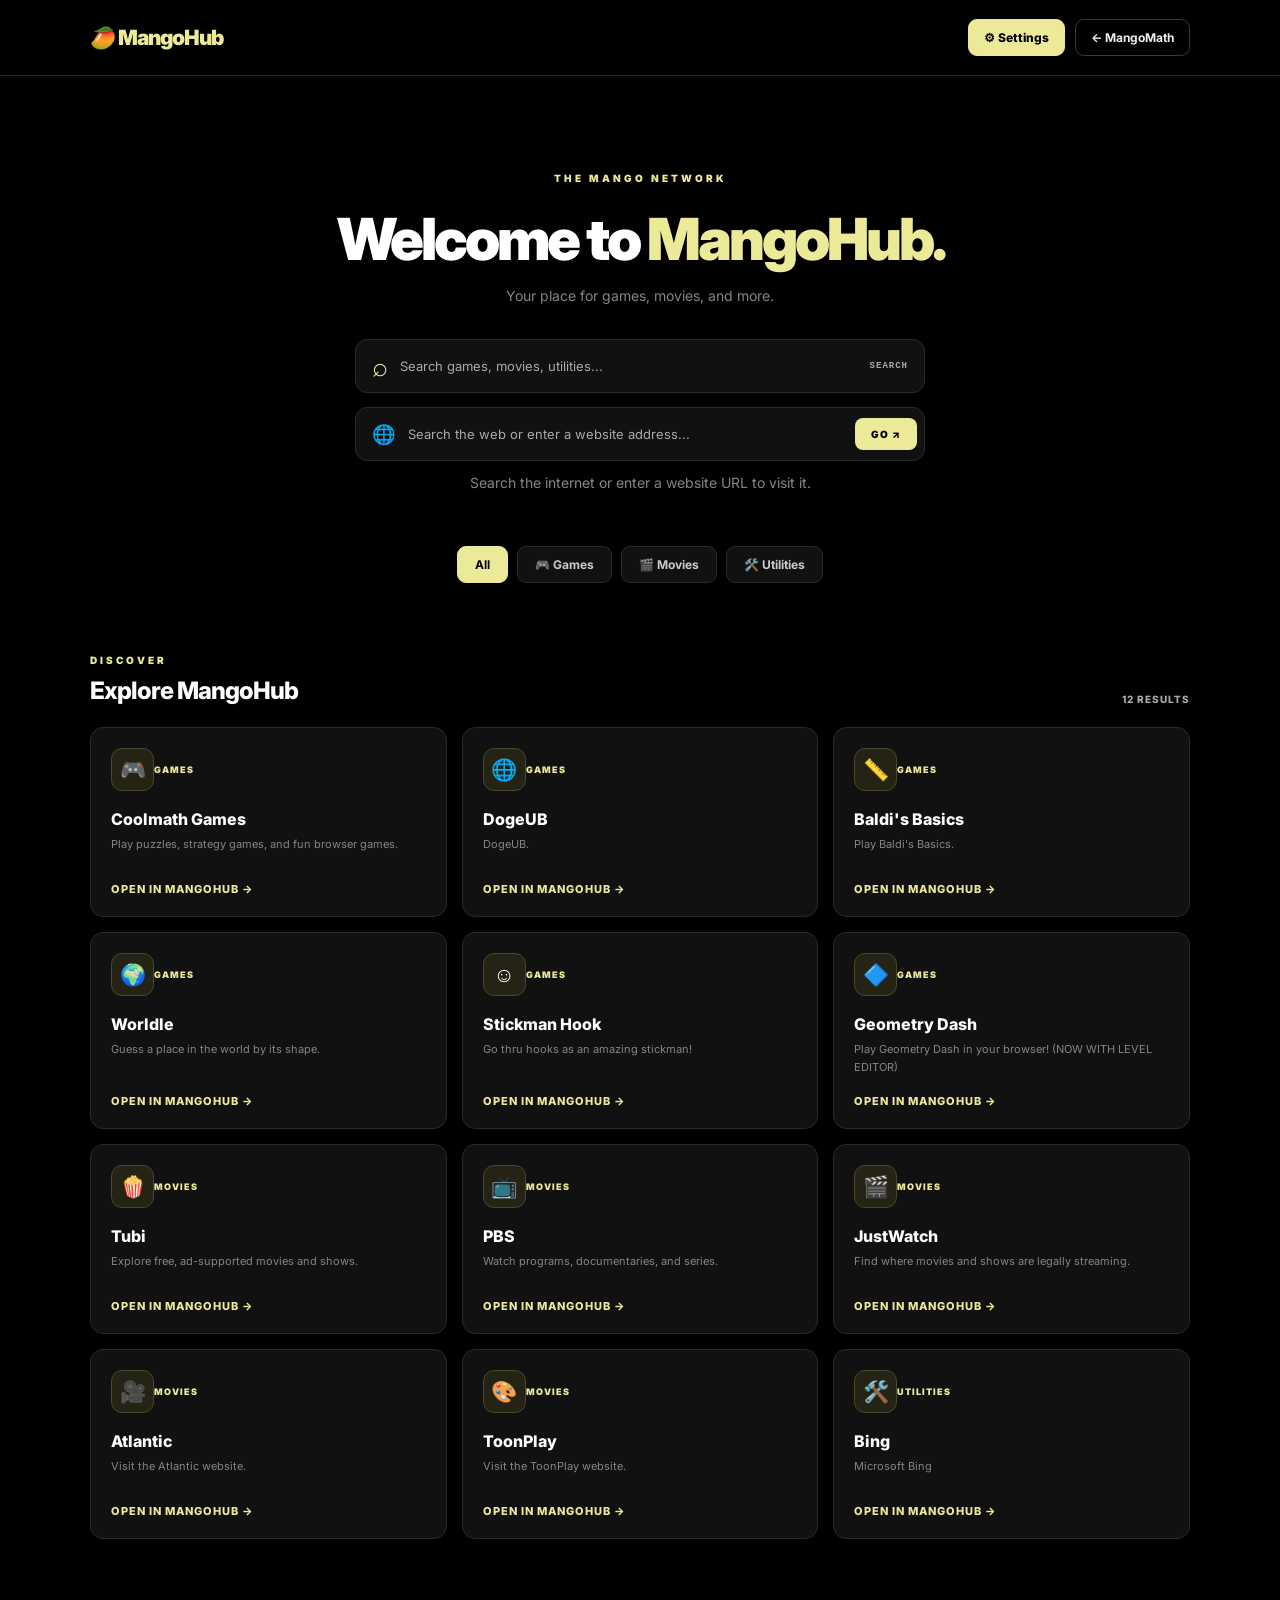
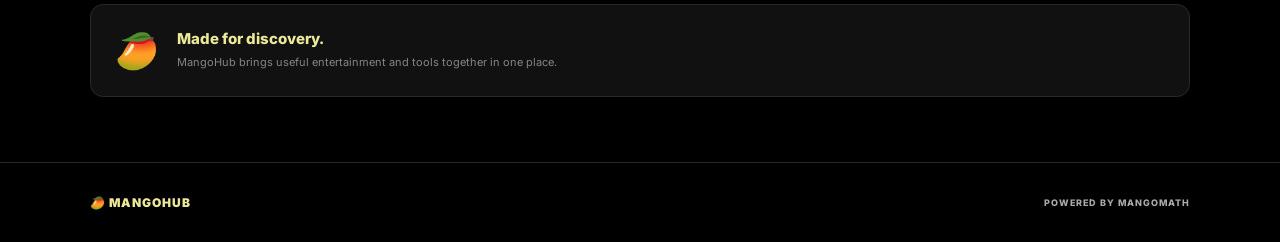
==== mangohub.html @ bd73f75e "Add files via upload" ====
<!DOCTYPE html>
<html lang="en">
<head>
  <meta charset="UTF-8">
  <meta name="viewport" content="width=device-width, initial-scale=1.0">
  <title>MangoHub</title>
  <link rel="stylesheet" href="hub.css">
  <script src="hub.js" defer></script>
</head>
<body>

  <header class="hub-navbar">
    <a href="index.html" class="hub-logo">🥭 MangoHub</a>

    <div class="navbar-actions">
      <button id="settings-button" class="settings-button" type="button">
        ⚙ Settings
      </button>

      <a href="index.html" class="home-button">← MangoMath</a>
    </div>
  </header>

  <main class="hub-main">

    <!-- HOMEPAGE -->

    <section class="hub-hero" id="hub-hero">
      <span class="hub-eyebrow">THE MANGO NETWORK</span>
      <h1>Welcome to <span>MangoHub.</span></h1>
      <p>Your place for games, movies, and more.</p>

      <!-- LIBRARY SEARCH -->

      <div class="hub-search">
        <span>⌕</span>
        <input
          type="search"
          id="hub-search"
          placeholder="Search games, movies, utilities..."
          autocomplete="off"
        >
        <kbd>SEARCH</kbd>
      </div>

      <!-- NEW WEB SEARCH -->

      <form class="web-search" id="web-search-form">
        <span class="web-search-icon">🌐</span>

        <input
          type="text"
          id="web-search-input"
          placeholder="Search the web or enter a website address..."
          autocomplete="off"
          spellcheck="false"
          aria-label="Search the web or enter a website address"
        >

        <button type="submit">GO ↗</button>
      </form>

      <p class="web-search-hint">
        Search the internet or enter a website URL to visit it.
      </p>
    </section>

    <!-- BUILT-IN PLAYER -->

    <section id="player-section" class="player-section" hidden>
      <div class="player-heading">
        <div>
          <span class="section-eyebrow">NOW PLAYING</span>
          <h2 id="player-title">Loading...</h2>
        </div>

        <button id="back-to-library" class="player-back-button" type="button">
          ← Back to Library
        </button>
      </div>

      <div class="player-toolbar">
        <span id="player-description">Loading content...</span>

        <div class="player-toolbar-actions">
          <button id="fullscreen-button" type="button">
            ⛶ Fullscreen
          </button>

          <a id="open-external" class="player-external-button"
             href="#" target="_blank" rel="noopener noreferrer">
            Open in New Tab ↗
          </a>
        </div>
      </div>

      <div class="player-frame-wrap">
        <iframe
          id="hub-player"
          title="MangoHub Player"
          allow="fullscreen; autoplay; gamepad"
          allowfullscreen
          referrerpolicy="strict-origin-when-cross-origin"
        ></iframe>
      </div>

      <p class="player-notice">
        Some websites prevent their content from being embedded.
        Use "Open in New Tab" if the player does not load.
      </p>
    </section>

    <!-- CATEGORIES -->

    <nav class="category-nav" id="category-nav" aria-label="Content categories">
      <button class="category-button active" data-category="all">All</button>
      <button class="category-button" data-category="games">🎮 Games</button>
      <button class="category-button" data-category="movies">🎬 Movies</button>
      <button class="category-button" data-category="utilities">🛠️ Utilities</button>
    </nav>

    <!-- LIBRARY -->

    <section class="hub-section" id="library-section">
      <div class="section-heading">
        <div>
          <span class="section-eyebrow">DISCOVER</span>
          <h2>Explore MangoHub</h2>
        </div>
        <span id="result-count">0 RESULTS</span>
      </div>

      <div id="hub-grid" class="hub-grid"></div>

      <div id="no-results" class="no-results" hidden>
        <span>🔎</span>
        <h3>Nothing found</h3>
        <p>Try another search or category.</p>
      </div>
    </section>

    <!-- INFORMATION -->

    <section class="hub-info" id="hub-info">
      <span>🥭</span>
      <div>
        <h3>Made for discovery.</h3>
        <p>MangoHub brings useful entertainment and tools together in one place.</p>
      </div>
    </section>

    <!-- SETTINGS PAGE -->

    <section class="settings-section" id="settings-section" hidden>

      <button
        class="settings-back-button"
        id="settings-back-button"
        type="button"
      >
        ← Back to MangoHub
      </button>

      <div class="settings-header">
        <span class="section-eyebrow">PERSONALIZATION</span>
        <h2>MangoHub Settings</h2>
        <p>Customize the look of MangoHub by choosing your favorite colors.</p>
      </div>

      <!-- ACCENT COLOR THEMES -->

      <div class="section-heading">
        <div>
          <span class="section-eyebrow">APPEARANCE</span>
          <h2>Color Themes</h2>
        </div>
      </div>

      <div class="theme-grid">

        <button class="theme-option" type="button" data-theme="normal" aria-pressed="false">
          <span class="theme-color" style="background:#ECEA98"></span>
          <strong>Normal</strong>
          <small>#ECEA98</small>
        </button>

        <button class="theme-option" type="button" data-theme="light" aria-pressed="false">
          <span class="theme-color" style="background:#FFFFFF"></span>
          <strong>Light</strong>
          <small>#FFFFFF</small>
        </button>

        <button class="theme-option" type="button" data-theme="deep-ocean" aria-pressed="false">
          <span class="theme-color" style="background:#004080"></span>
          <strong>Deep Ocean</strong>
          <small>#004080</small>
        </button>

        <button class="theme-option" type="button" data-theme="lime" aria-pressed="false">
          <span class="theme-color" style="background:#DAFACC"></span>
          <strong>Lime</strong>
          <small>#DAFACC</small>
        </button>

        <button class="theme-option" type="button" data-theme="light-blue" aria-pressed="false">
          <span class="theme-color" style="background:#4EAAFF"></span>
          <strong>Light Blue</strong>
          <small>#4EAAFF</small>
        </button>

        <button class="theme-option" type="button" data-theme="blood" aria-pressed="false">
          <span class="theme-color" style="background:#E10000"></span>
          <strong>Blood</strong>
          <small>#E10000</small>
        </button>

        <button class="theme-option" type="button" data-theme="ender" aria-pressed="false">
          <span class="theme-color" style="background:#8E75CF"></span>
          <strong>Ender</strong>
          <small>#8E75CF</small>
        </button>

        <button class="theme-option" type="button" data-theme="mango" aria-pressed="false">
          <span class="theme-color" style="background:#FFBF34"></span>
          <strong>Mango</strong>
          <small>#FFBF34</small>
        </button>

      </div>

      <!-- BACKGROUND COLOR THEMES -->

      <div class="section-heading background-theme-heading">
        <div>
          <span class="section-eyebrow">APPEARANCE</span>
          <h2>Background Color Themes</h2>
        </div>
      </div>

      <div class="theme-grid background-theme-grid">

        <button class="theme-option background-theme-option" type="button" data-background-theme="normal" aria-pressed="false">
          <span class="theme-color" style="background:#000000"></span>
          <strong>Normal</strong>
          <small>#000000</small>
        </button>

        <button class="theme-option background-theme-option" type="button" data-background-theme="light" aria-pressed="false">
          <span class="theme-color" style="background:#bbbbbb"></span>
          <strong>Light</strong>
          <small>#bbbbbb</small>
        </button>

        <button class="theme-option background-theme-option" type="button" data-background-theme="dark-green" aria-pressed="false">
          <span class="theme-color" style="background:#3b6e25"></span>
          <strong>Dark Green</strong>
          <small>#3b6e25</small>
        </button>

        <button class="theme-option background-theme-option" type="button" data-background-theme="deeper-ocean" aria-pressed="false">
          <span class="theme-color" style="background:#00254b"></span>
          <strong>Deeper Ocean</strong>
          <small>#00254b</small>
        </button>

        <button class="theme-option background-theme-option" type="button" data-background-theme="mid-blue" aria-pressed="false">
          <span class="theme-color" style="background:#478dcd"></span>
          <strong>Mid Blue</strong>
          <small>#478dcd</small>
        </button>

        <button class="theme-option background-theme-option" type="button" data-background-theme="dried-blood" aria-pressed="false">
          <span class="theme-color" style="background:#990202"></span>
          <strong>Dried Blood</strong>
          <small>#990202</small>
        </button>

        <button class="theme-option background-theme-option" type="button" data-background-theme="end" aria-pressed="false">
          <span class="theme-color" style="background:#7863af"></span>
          <strong>End</strong>
          <small>#7863af</small>
        </button>

        <button class="theme-option background-theme-option" type="button" data-background-theme="rotten-mango" aria-pressed="false">
          <span class="theme-color" style="background:#bd8c22"></span>
          <strong>Rotten Mango</strong>
          <small>#bd8c22</small>
        </button>

      </div>

    </section>

  </main>

  <footer class="hub-footer">
    <p>🥭 MANGOHUB</p>
    <span>POWERED BY MANGOMATH</span>
  </footer>

</body>
</html>
---- hub.css ----
@import url('https://fonts.googleapis.com/css2?family=Inter:wght@400;500;600;700;800;900&display=swap');

:root {
  --hub-bg: #000000;
  --hub-accent: #ECEA98;
  --hub-card: #111111;
  --hub-card-hover: #191919;
  --hub-muted: #858585;
  --hub-border: #292929;
}

* {
  box-sizing: border-box;
  margin: 0;
  padding: 0;
}

body {
  background: var(--hub-bg);
  color: #ffffff;
  font-family: 'Inter', sans-serif;
  min-height: 100vh;
  transition: background-color .25s ease;
}

button, input {
  font: inherit;
}

a {
  color: inherit;
  text-decoration: none;
}

/* NAVBAR */

.hub-navbar {
  min-height: 76px;
  padding: 0 7%;
  display: flex;
  align-items: center;
  justify-content: space-between;
  border-bottom: 1px solid var(--hub-border);
  background: var(--hub-bg);
}

.hub-logo {
  color: var(--hub-accent);
  font-size: 21px;
  font-weight: 900;
  letter-spacing: -1px;
}

.navbar-actions {
  display: flex;
  align-items: center;
  gap: 10px;
}

.home-button {
  padding: 10px 15px;
  border: 1px solid #393939;
  border-radius: 9px;
  color: #eeeeee;
  font-size: 12px;
  font-weight: 700;
  transition: .2s;
}

.home-button:hover {
  border-color: var(--hub-accent);
  color: var(--hub-accent);
}

.settings-button {
  padding: 10px 15px;
  background: var(--hub-accent);
  color: #000000;
  border: 1px solid var(--hub-accent);
  border-radius: 9px;
  font-size: 12px;
  font-weight: 800;
  cursor: pointer;
  transition: .2s ease;
}

.settings-button:hover {
  filter: brightness(1.12);
  transform: translateY(-2px);
}

/* MAIN */

.hub-main {
  width: min(1100px, 88%);
  margin: 0 auto;
}

.hub-hero {
  text-align: center;
  padding: 90px 0 55px;
}

.hub-eyebrow,
.section-eyebrow {
  color: var(--hub-accent);
  font-size: 10px;
  font-weight: 900;
  letter-spacing: 3px;
}

.hub-hero h1 {
  margin-top: 18px;
  font-size: clamp(34px, 6vw, 58px);
  font-weight: 900;
  letter-spacing: -3px;
}

.hub-hero h1 span {
  color: var(--hub-accent);
}

.hub-hero > p {
  margin-top: 13px;
  color: var(--hub-muted);
  font-size: 14px;
}

/* SEARCH */

.hub-search {
  width: min(570px, 100%);
  height: 54px;
  margin: 35px auto 0;
  padding: 0 16px;
  display: flex;
  align-items: center;
  gap: 12px;
  background: var(--hub-card);
  border: 1px solid var(--hub-border);
  border-radius: 12px;
  transition: .2s;
}

.hub-search:focus-within {
  border-color: var(--hub-accent);
  box-shadow: 0 0 20px #ffffff18;
}

.hub-search > span {
  color: var(--hub-accent);
  font-size: 27px;
}

.hub-search input {
  flex: 1;
  min-width: 0;
  height: 100%;
  background: transparent;
  border: none;
  outline: none;
  color: white;
  font-size: 13px;
}

.hub-search input::placeholder {
  color: #aaaaaa;
}

.hub-search kbd {
  color: #aaaaaa;
  font-size: 9px;
  font-weight: 800;
  letter-spacing: 1px;
}

/* CATEGORIES */

.category-nav {
  display: flex;
  justify-content: center;
  flex-wrap: wrap;
  gap: 9px;
  margin-bottom: 65px;
}

.category-button {
  padding: 10px 17px;
  background: var(--hub-card);
  color: #cccccc;
  border: 1px solid var(--hub-border);
  border-radius: 9px;
  cursor: pointer;
  font-size: 12px;
  font-weight: 700;
  transition: .2s;
}

.category-button:hover {
  color: var(--hub-accent);
  border-color: var(--hub-accent);
}

.category-button.active {
  color: #000000;
  background: var(--hub-accent);
  border-color: var(--hub-accent);
}

/* SECTION */

.section-heading {
  display: flex;
  justify-content: space-between;
  align-items: end;
  margin-bottom: 22px;
}

.section-heading h2 {
  margin-top: 8px;
  font-size: 24px;
  font-weight: 800;
  letter-spacing: -1px;
}

#result-count {
  color: #aaaaaa;
  font-size: 10px;
  font-weight: 800;
  letter-spacing: 1px;
}

/* CARDS */

.hub-grid {
  display: grid;
  grid-template-columns: repeat(3, minmax(0, 1fr));
  gap: 15px;
}

.hub-card {
  width: 100%;
  min-height: 190px;
  padding: 20px;
  display: flex;
  flex-direction: column;
  background: var(--hub-card);
  border: 1px solid var(--hub-border);
  border-radius: 13px;
  transition: .2s ease;
  text-align: left;
  font-family: inherit;
  color: inherit;
  cursor: pointer;
}

.hub-card:hover {
  background: var(--hub-card-hover);
  border-color: var(--hub-accent);
  transform: translateY(-3px);
  box-shadow: 0 10px 30px #ffffff10;
}

.hub-card-top {
  display: flex;
  align-items: center;
  justify-content: space-between;
}

.hub-card-icon {
  width: 43px;
  height: 43px;
  display: grid;
  place-items: center;
  background: #252414;
  border: 1px solid #49472d;
  border-radius: 11px;
  font-size: 21px;
}

.hub-card-category {
  color: var(--hub-accent);
  font-size: 9px;
  font-weight: 900;
  letter-spacing: 1px;
  text-transform: uppercase;
}

.hub-card h3 {
  margin-top: 18px;
  font-size: 16px;
  font-weight: 800;
}

.hub-card p {
  margin-top: 7px;
  color: var(--hub-muted);
  font-size: 11px;
  line-height: 1.6;
}

.hub-card-link {
  display: inline-block;
  margin-top: auto;
  padding-top: 18px;
  color: var(--hub-accent);
  font-size: 11px;
  font-weight: 800;
  letter-spacing: 1px;
}

/* EMPTY STATE */

.no-results {
  padding: 65px 20px;
  text-align: center;
}

.no-results > span {
  font-size: 35px;
}

.no-results h3 {
  margin-top: 15px;
  font-size: 19px;
}

.no-results p {
  margin-top: 8px;
  color: var(--hub-muted);
  font-size: 12px;
}

/* INFO */

.hub-info {
  display: flex;
  align-items: center;
  gap: 18px;
  margin: 65px 0;
  padding: 24px;
  background: var(--hub-card);
  border: 1px solid var(--hub-border);
  border-radius: 13px;
}

.hub-info > span {
  font-size: 35px;
}

.hub-info h3 {
  color: var(--hub-accent);
  font-size: 15px;
  font-weight: 800;
}

.hub-info p {
  margin-top: 6px;
  color: var(--hub-muted);
  font-size: 11px;
  line-height: 1.6;
}

/* FOOTER */

.hub-footer {
  min-height: 80px;
  padding: 20px 7%;
  display: flex;
  align-items: center;
  justify-content: space-between;
  border-top: 1px solid var(--hub-border);
}

.hub-footer p {
  color: var(--hub-accent);
  font-size: 12px;
  font-weight: 900;
  letter-spacing: 1px;
}

.hub-footer span {
  color: #aaaaaa;
  font-size: 9px;
  font-weight: 800;
  letter-spacing: 1px;
}

/* MOBILE */

@media (max-width: 750px) {
  .hub-grid {
    grid-template-columns: repeat(2, minmax(0, 1fr));
  }

  .hub-hero {
    padding-top: 65px;
  }
}

@media (max-width: 480px) {
  .hub-navbar {
    padding: 0 5%;
  }

  .hub-main {
    width: 90%;
  }

  .hub-grid {
    grid-template-columns: 1fr;
  }

  .hub-hero h1 {
    letter-spacing: -2px;
  }

  .hub-search kbd {
    display: none;
  }

  .hub-footer {
    gap: 10px;
  }

  .navbar-actions {
    gap: 6px;
  }

  .settings-button,
  .home-button {
    padding: 9px 10px;
    font-size: 10px;
  }
}

/* =========================================
   MANGOHUB - BUILT-IN PLAYER
========================================= */

.player-section {
  margin: 35px 0;
  padding: 22px;
  border: 1px solid var(--hub-border);
  border-radius: 18px;
  background: var(--hub-card);
}

.player-section[hidden] {
  display: none !important;
}

.player-heading,
.player-toolbar {
  display: flex;
  align-items: center;
  justify-content: space-between;
  gap: 15px;
  flex-wrap: wrap;
}

.player-heading h2 {
  color: var(--hub-accent);
  font-size: 25px;
  margin: 7px 0 15px;
}

.player-back-button,
.player-external-button,
#fullscreen-button {
  display: inline-flex;
  align-items: center;
  justify-content: center;
  border: 1px solid var(--hub-accent);
  border-radius: 9px;
  padding: 10px 14px;
  background: transparent;
  color: var(--hub-accent);
  font-family: inherit;
  font-size: 12px;
  font-weight: 800;
  text-decoration: none;
  cursor: pointer;
  transition: .2s ease;
}

.player-back-button:hover,
.player-external-button:hover {
  background: var(--hub-accent);
  color: #000;
}

#fullscreen-button {
  background: var(--hub-accent);
  color: #000000;
  border-color: var(--hub-accent);
}

#fullscreen-button:hover {
  filter: brightness(1.1);
  transform: translateY(-2px);
}

#fullscreen-button:active {
  transform: scale(.96);
}

.player-toolbar-actions {
  display: flex;
  align-items: center;
  flex-wrap: wrap;
  gap: 9px;
}

.player-toolbar {
  margin: 10px 0 15px;
  color: var(--hub-muted);
  font-size: 12px;
}

.player-frame-wrap {
  position: relative;
  width: 100%;
  height: min(72vh, 720px);
  min-height: 350px;
  overflow: hidden;
  border: 1px solid var(--hub-border);
  border-radius: 12px;
  background: #000;
}

#hub-player {
  display: block;
  width: 100%;
  height: 100%;
  border: 0;
  background: #000;
}

#hub-player:fullscreen {
  width: 100vw;
  height: 100vh;
  border: none;
  border-radius: 0;
  background: #000;
}

.player-notice {
  margin: 13px 0 0;
  color: var(--hub-muted);
  font-size: 12px;
  line-height: 1.6;
}

@media (max-width: 600px) {
  .player-section {
    padding: 14px;
  }

  .player-heading h2 {
    font-size: 21px;
  }

  .player-frame-wrap {
    height: 65vh;
    min-height: 300px;
  }

  .player-toolbar {
    align-items: flex-start;
  }

  .player-toolbar-actions {
    width: 100%;
  }
}

/* =========================================
   MANGOHUB - ACCENT COLOR THEMES
========================================= */

body[data-theme="normal"] {
  --hub-accent: #ECEA98;
}

body[data-theme="light"] {
  --hub-accent: #FFFFFF;
}

body[data-theme="deep-ocean"] {
  --hub-accent: #004080;
}

body[data-theme="lime"] {
  --hub-accent: #DAFACC;
}

body[data-theme="light-blue"] {
  --hub-accent: #4EAAFF;
}

body[data-theme="blood"] {
  --hub-accent: #E10000;
}

body[data-theme="ender"] {
  --hub-accent: #8E75CF;
}

body[data-theme="mango"] {
  --hub-accent: #FFBF34;
}

/* =========================================
   MANGOHUB - BACKGROUND THEMES
========================================= */

body[data-background-theme="normal"] {
  --hub-bg: #000000;
}

body[data-background-theme="light"] {
  --hub-bg: #bbbbbb;
}

body[data-background-theme="dark-green"] {
  --hub-bg: #3b6e25;
}

body[data-background-theme="deeper-ocean"] {
  --hub-bg: #00254b;
}

body[data-background-theme="mid-blue"] {
  --hub-bg: #478dcd;
}

body[data-background-theme="dried-blood"] {
  --hub-bg: #990202;
}

body[data-background-theme="end"] {
  --hub-bg: #7863af;
}

body[data-background-theme="rotten-mango"] {
  --hub-bg: #bd8c22;
}

/* =========================================
   MANGOHUB - SETTINGS PAGE
========================================= */

.settings-section {
  padding: 55px 0 80px;
}

.settings-section[hidden] {
  display: none !important;
}

.settings-header {
  margin-bottom: 35px;
}

.settings-header h2 {
  margin-top: 10px;
  font-size: 32px;
  font-weight: 900;
  letter-spacing: -1px;
}

.settings-header p {
  margin-top: 10px;
  color: var(--hub-muted);
  font-size: 13px;
}

.settings-back-button {
  margin-bottom: 25px;
  padding: 10px 15px;
  background: var(--hub-card);
  color: var(--hub-accent);
  border: 1px solid var(--hub-border);
  border-radius: 9px;
  font-size: 12px;
  font-weight: 800;
  cursor: pointer;
  transition: .2s;
}

.settings-back-button:hover {
  border-color: var(--hub-accent);
}

/* THEME GRID */

.theme-grid {
  display: grid;
  grid-template-columns: repeat(4, minmax(0, 1fr));
  gap: 15px;
}

.theme-option {
  min-height: 125px;
  padding: 17px;
  display: flex;
  flex-direction: column;
  align-items: flex-start;
  gap: 13px;
  background: var(--hub-card);
  border: 1px solid var(--hub-border);
  border-radius: 13px;
  color: white;
  font-family: inherit;
  text-align: left;
  cursor: pointer;
  transition: .2s ease;
}

.theme-option:hover {
  background: var(--hub-card-hover);
  border-color: var(--hub-accent);
  transform: translateY(-3px);
}

.theme-option.active {
  border: 2px solid var(--hub-accent);
  box-shadow: 0 0 18px #ffffff12;
}

.theme-color {
  width: 34px;
  height: 34px;
  display: block;
  flex-shrink: 0;
  border-radius: 10px;
  border: 1px solid #ffffff55;
}

.theme-option strong {
  font-size: 13px;
  font-weight: 800;
}

.theme-option small {
  color: var(--hub-muted);
  font-size: 10px;
}

/* BACKGROUND THEME SECTION */

.background-theme-heading {
  margin-top: 45px;
}

.background-theme-grid {
  margin-bottom: 25px;
}

/* RESPONSIVE SETTINGS */

@media (max-width: 750px) {
  .theme-grid {
    grid-template-columns: repeat(2, minmax(0, 1fr));
  }

  .settings-section {
    padding-top: 35px;
  }
}

@media (max-width: 480px) {
  .settings-header h2 {
    font-size: 27px;
  }
}

/* =========================================
   MANGOHUB - SECOND WEB SEARCH BAR
========================================= */

.web-search {
  width: min(570px, 100%);
  height: 54px;
  margin: 14px auto 0;
  padding: 0 7px 0 16px;
  display: flex;
  align-items: center;
  gap: 12px;
  background: var(--hub-card);
  border: 1px solid var(--hub-border);
  border-radius: 12px;
  transition: .2s ease;
}

.web-search:focus-within {
  border-color: var(--hub-accent);
  box-shadow: 0 0 20px #ffffff18;
}

.web-search-icon {
  flex-shrink: 0;
  font-size: 19px;
}

.web-search input {
  flex: 1;
  min-width: 0;
  height: 100%;
  background: transparent;
  border: none;
  outline: none;
  color: #ffffff;
  font-size: 13px;
}

.web-search input::placeholder {
  color: #aaaaaa;
}

.web-search button {
  flex-shrink: 0;
  padding: 10px 16px;
  background: var(--hub-accent);
  color: #000000;
  border: none;
  border-radius: 8px;
  font-size: 10px;
  font-weight: 900;
  letter-spacing: 1px;
  cursor: pointer;
  transition: .2s ease;
}

.web-search button:hover {
  filter: brightness(1.12);
  transform: translateY(-1px);
}

.web-search button:active {
  transform: scale(.96);
}

.web-search-hint {
  margin: 11px auto 0;
  color: var(--hub-muted);
  font-size: 10px;
  text-align: center;
}

@media (max-width: 480px) {
  .web-search {
    height: 50px;
    padding-left: 12px;
    gap: 8px;
  }

  .web-search input {
    font-size: 11px;
  }

  .web-search button {
    padding: 9px 12px;
  }
}
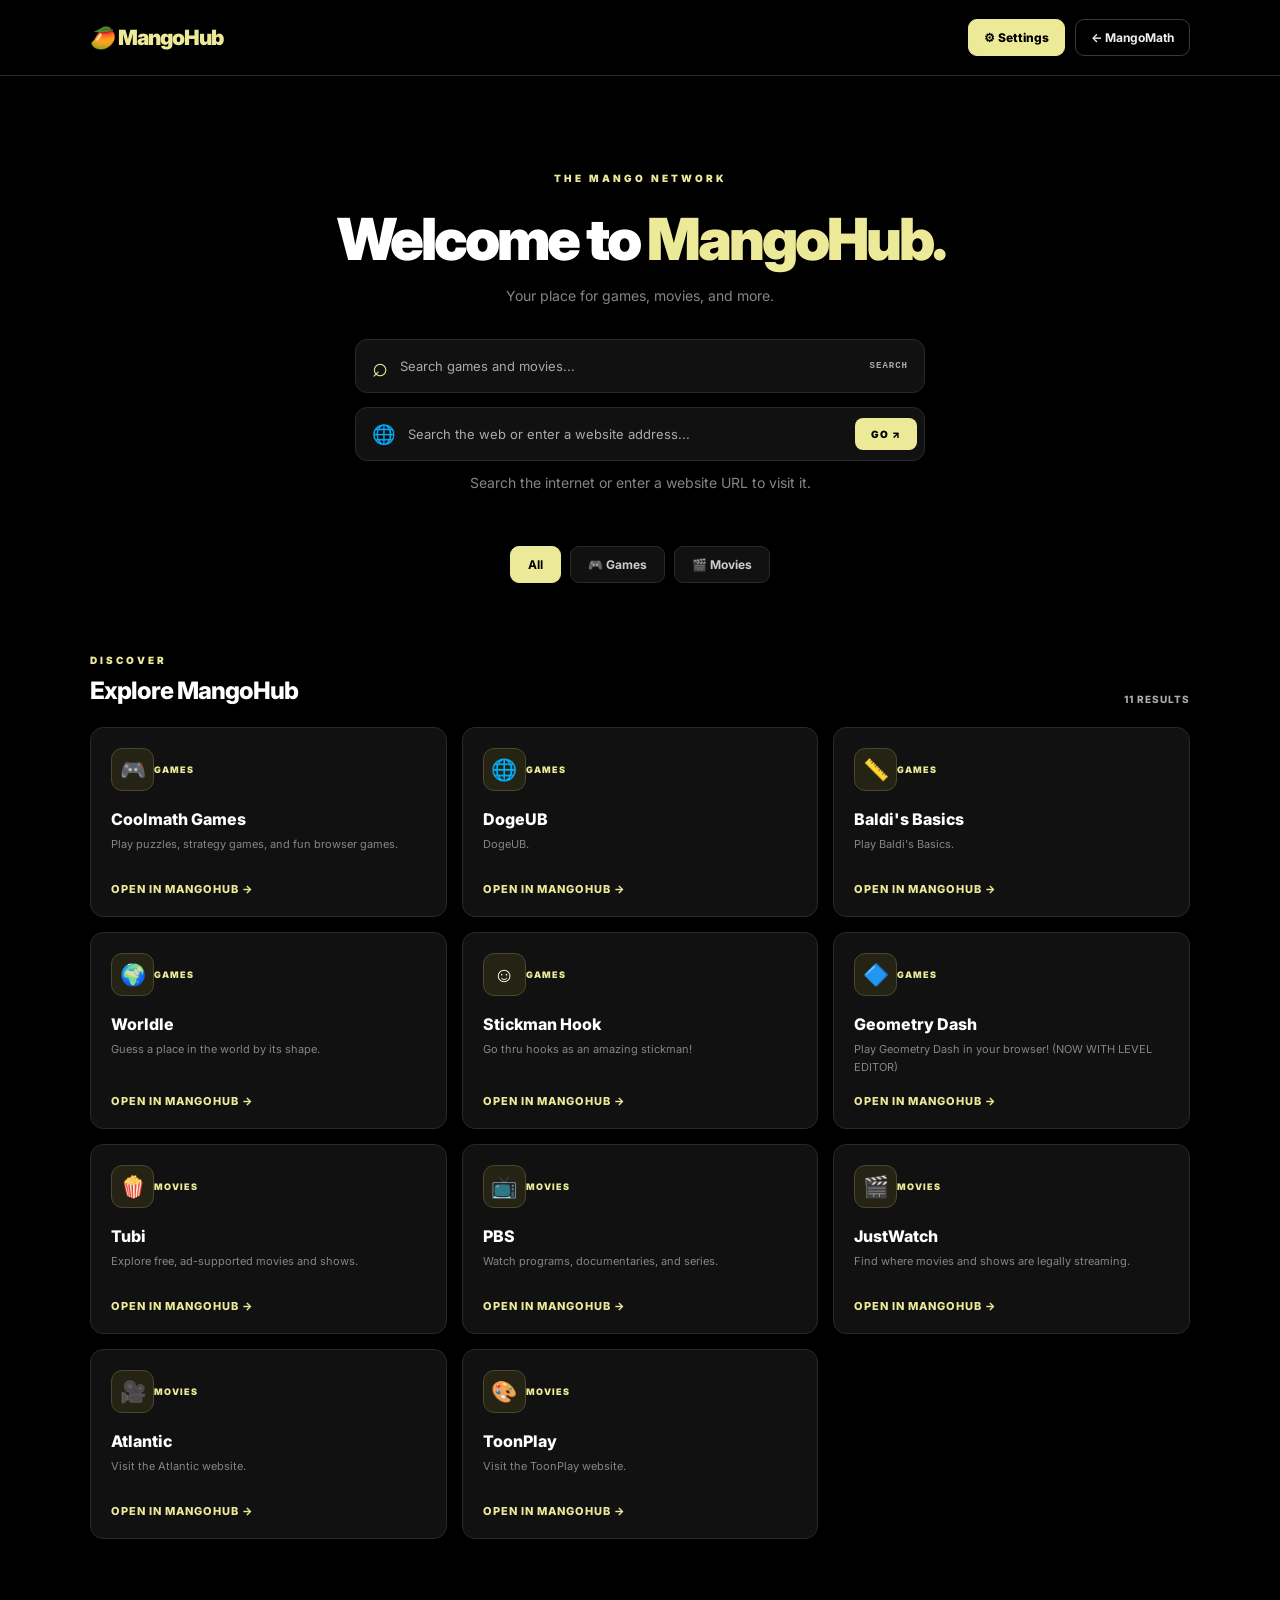
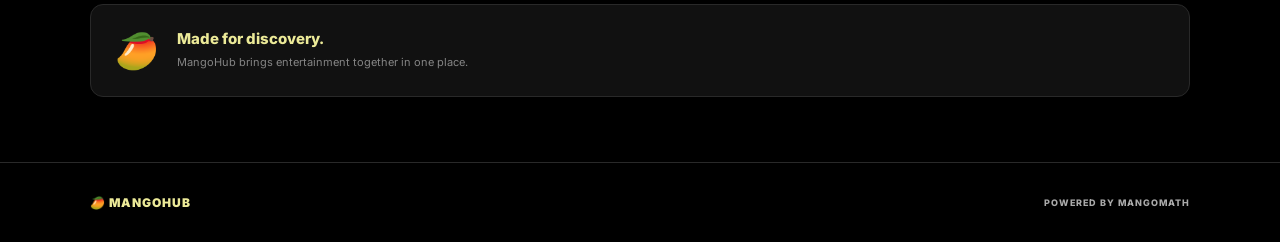
==== commit 7d8f50f8: "Update mangohub.html" ====
--- a/mangohub.html
+++ b/mangohub.html
@@ -38,13 +38,13 @@
         <input
           type="search"
           id="hub-search"
-          placeholder="Search games, movies, utilities..."
+          placeholder="Search games and movies..."
           autocomplete="off"
         >
         <kbd>SEARCH</kbd>
       </div>
 
-      <!-- NEW WEB SEARCH -->
+      <!-- WEB SEARCH -->
 
       <form class="web-search" id="web-search-form">
         <span class="web-search-icon">🌐</span>
@@ -117,7 +117,6 @@
       <button class="category-button active" data-category="all">All</button>
       <button class="category-button" data-category="games">🎮 Games</button>
       <button class="category-button" data-category="movies">🎬 Movies</button>
-      <button class="category-button" data-category="utilities">🛠️ Utilities</button>
     </nav>
 
     <!-- LIBRARY -->
@@ -146,7 +145,7 @@
       <span>🥭</span>
       <div>
         <h3>Made for discovery.</h3>
-        <p>MangoHub brings useful entertainment and tools together in one place.</p>
+        <p>MangoHub brings entertainment together in one place.</p>
       </div>
     </section>
 
--- a/hub.css
+++ b/hub.css
@@ -865,3 +865,46 @@
     padding: 9px 12px;
   }
 }
+
+/* =========================================
+   FIX: HIDE IFRAME WHEN SEARCHING
+========================================= */
+
+#hub-player[hidden] {
+  display: none !important;
+}
+
+/* =========================================
+   MANGOHUB - GLOBAL SCROLL FIX
+========================================= */
+
+html {
+  min-height: 100%;
+  height: auto;
+  overflow-x: hidden;
+  overflow-y: auto !important;
+  scroll-behavior: smooth;
+}
+
+body {
+  min-height: 100vh;
+  height: auto !important;
+  overflow-x: hidden;
+  overflow-y: auto !important;
+}
+
+.hub-main,
+.player-section,
+.settings-section {
+  max-height: none;
+}
+
+/* Keep the iframe clipped, but don't clip the page */
+.player-frame-wrap {
+  overflow: hidden;
+}
+
+/* Keep hidden elements hidden */
+[hidden] {
+  display: none !important;
+}
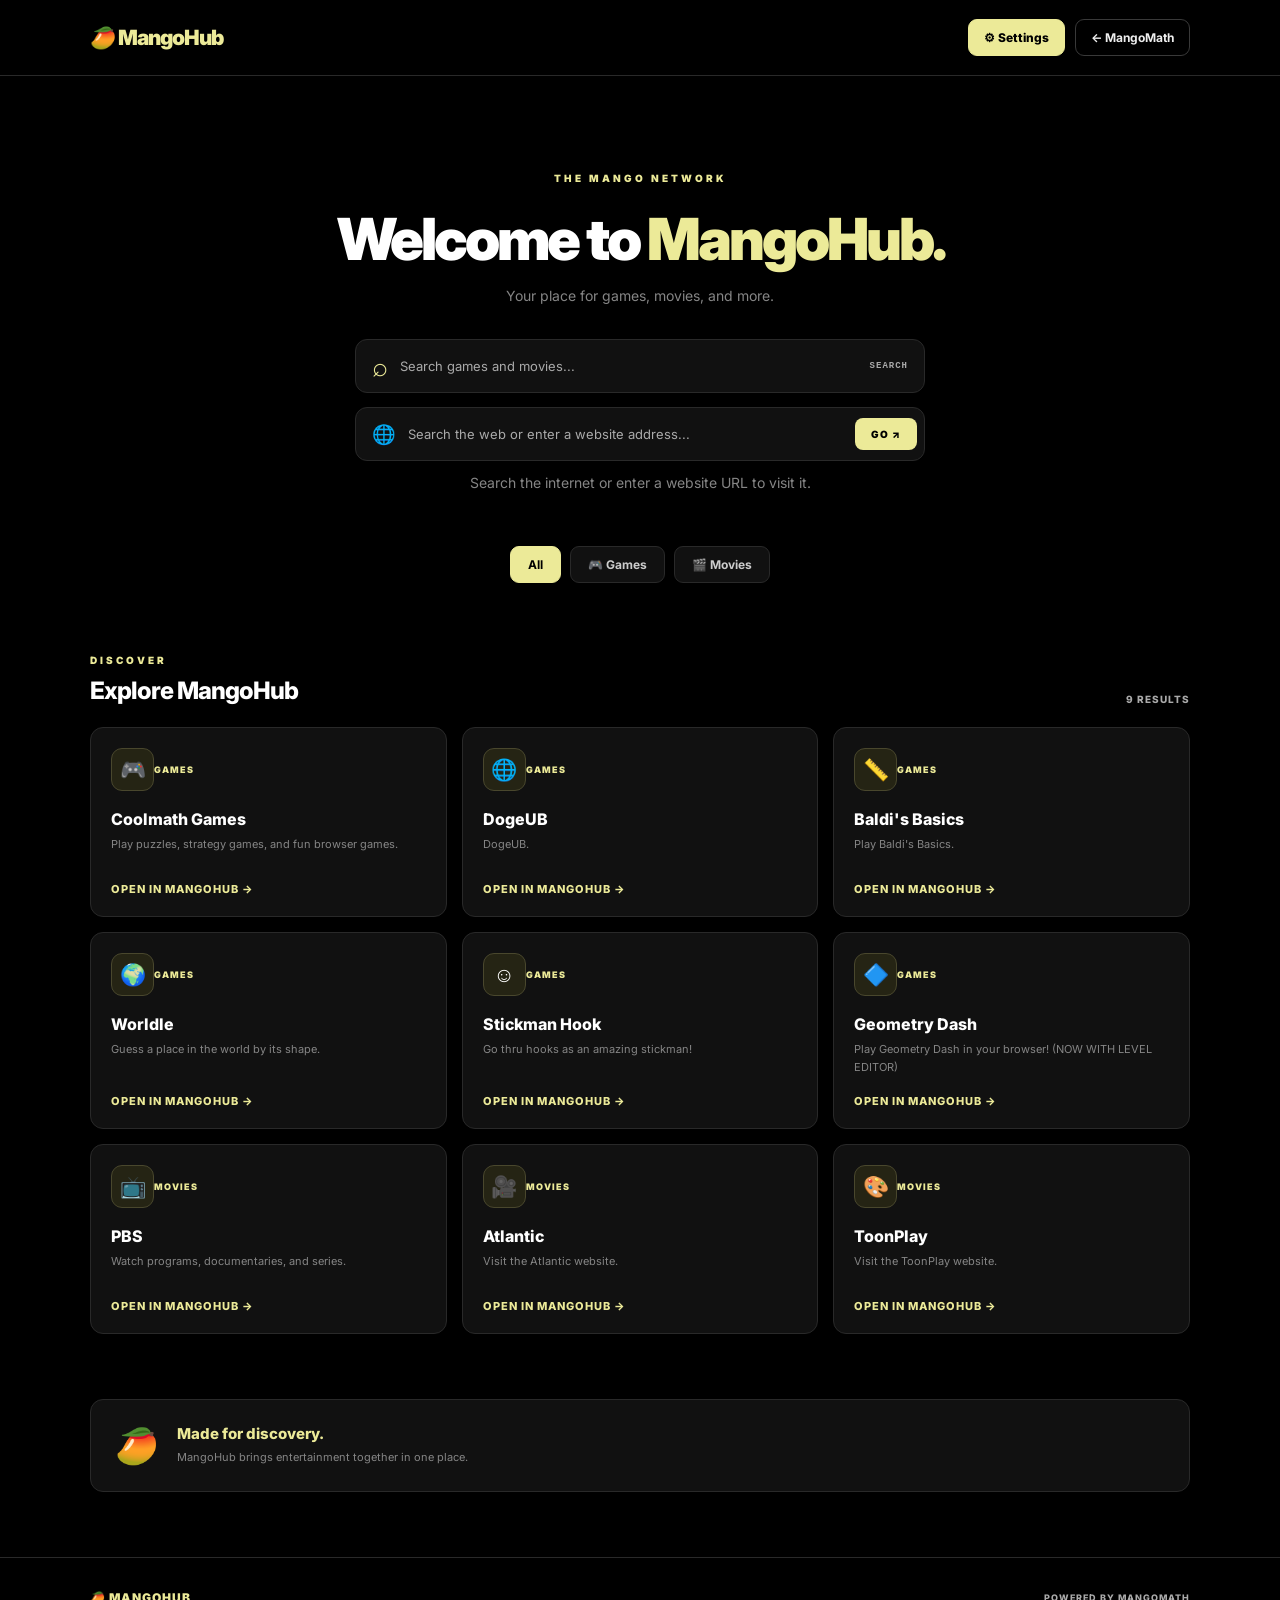
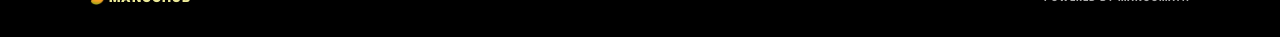
==== commit 31aac4e3: "Update mangohub.html" ====
--- a/mangohub.html
+++ b/mangohub.html
@@ -6,7 +6,7 @@
   <meta name="viewport" content="width=device-width, initial-scale=1.0">
   <title>MangoHub</title>
   <link rel="stylesheet" href="hub.css">
-  <script src="hub.js" defer></script>
+  <script src="hub.js?v=3" defer></script>
 </head>
 <body>
 
@@ -44,7 +44,7 @@
         <kbd>SEARCH</kbd>
       </div>
 
-      <!-- WEB SEARCH -->
+      <!-- NEW WEB SEARCH -->
 
       <form class="web-search" id="web-search-form">
         <span class="web-search-icon">🌐</span>
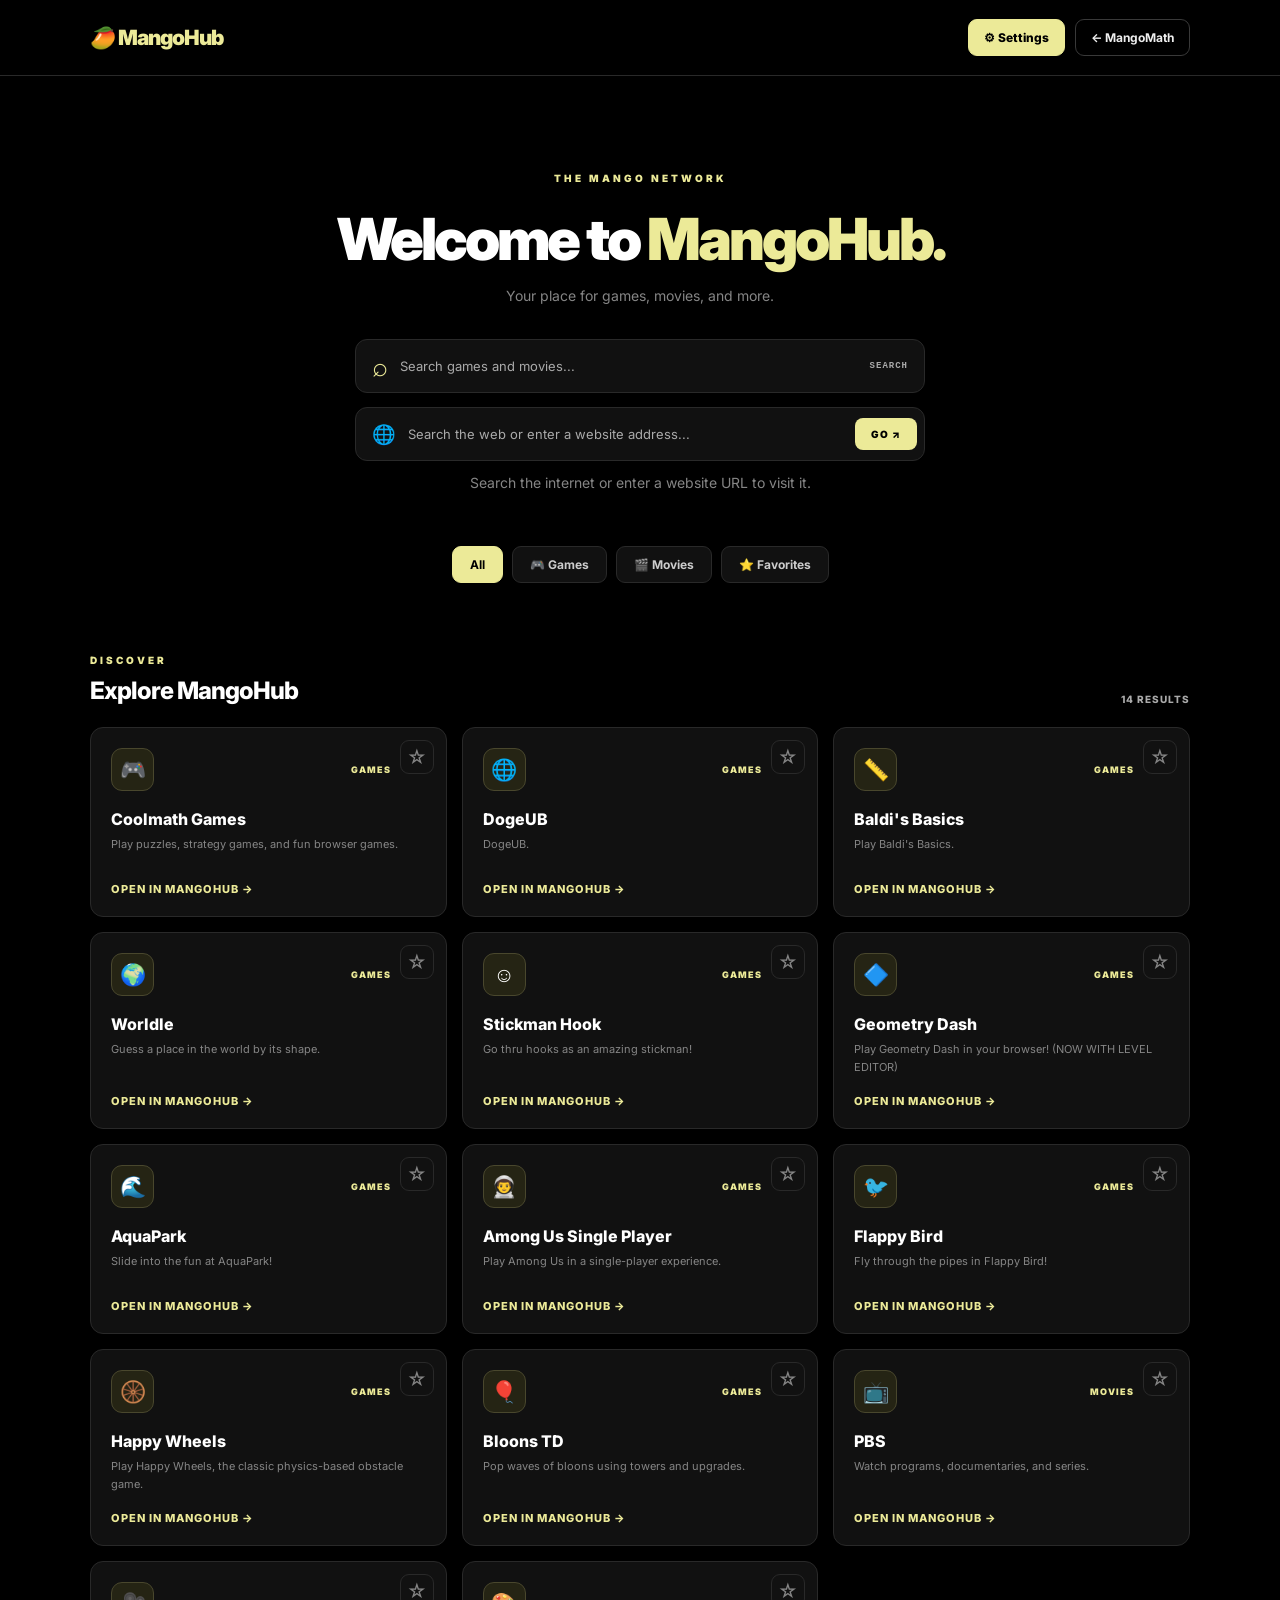
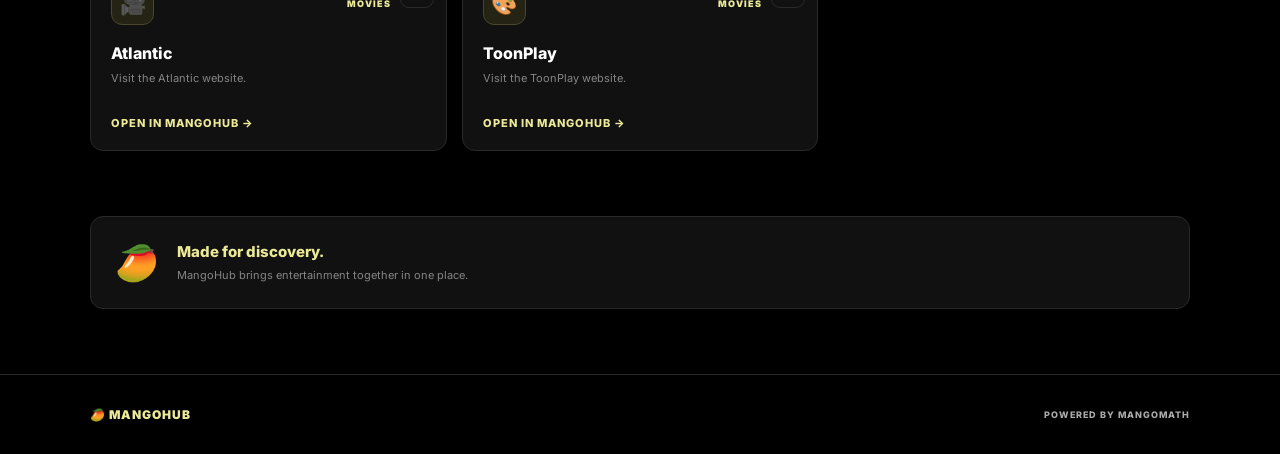
==== commit 8f2353d0: "Update mangohub.html" ====
--- a/mangohub.html
+++ b/mangohub.html
@@ -6,7 +6,7 @@
   <meta name="viewport" content="width=device-width, initial-scale=1.0">
   <title>MangoHub</title>
   <link rel="stylesheet" href="hub.css">
-  <script src="hub.js?v=3" defer></script>
+  <script src="hub.js?v=5" defer></script>
 </head>
 <body>
 
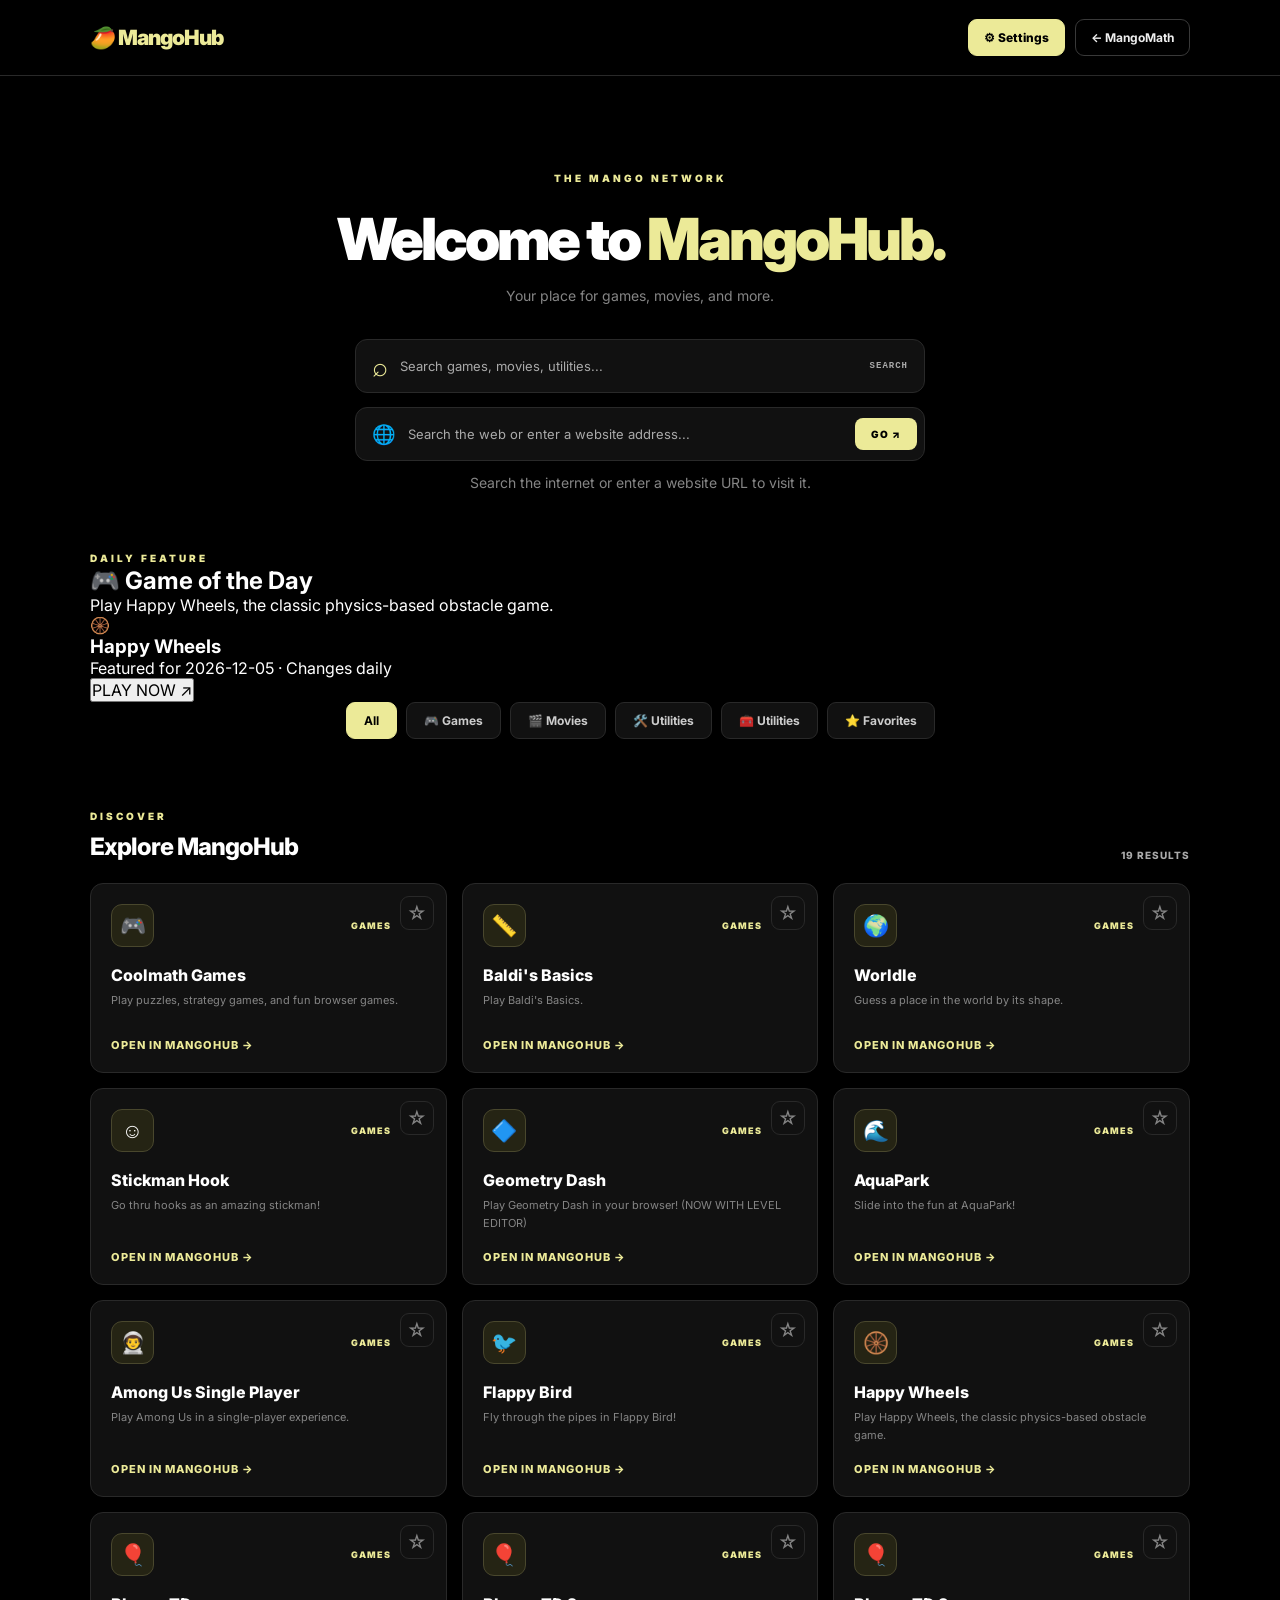
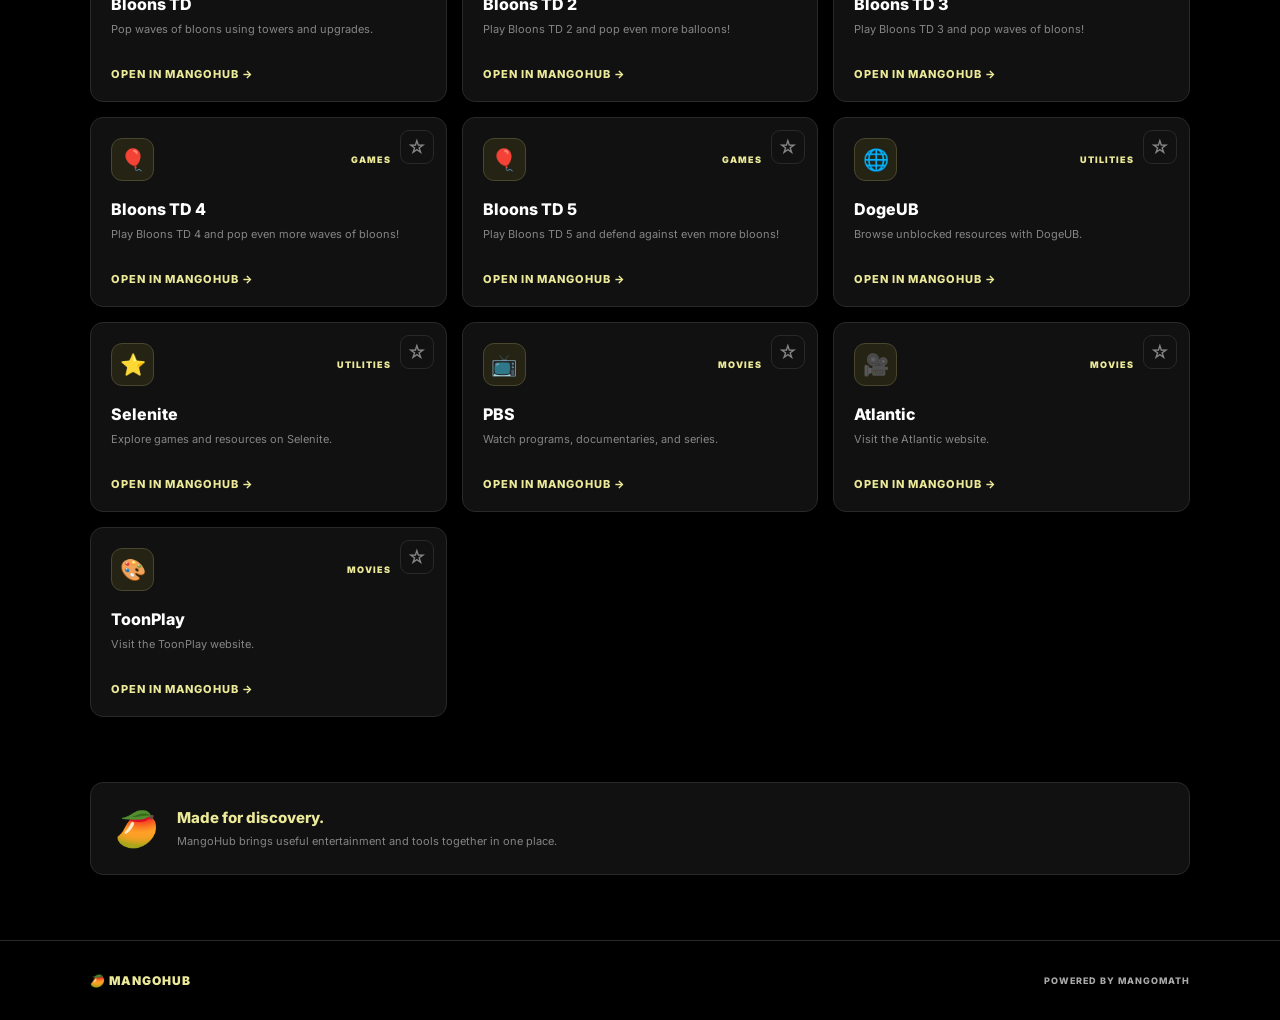
==== commit 9a8d4711: "Update mangohub.html" ====
--- a/mangohub.html
+++ b/mangohub.html
@@ -1,4 +1,3 @@
-
 <!DOCTYPE html>
 <html lang="en">
 <head>
@@ -6,7 +5,8 @@
   <meta name="viewport" content="width=device-width, initial-scale=1.0">
   <title>MangoHub</title>
   <link rel="stylesheet" href="hub.css">
-  <script src="hub.js?v=5" defer></script>
+  <script src="hub.js" defer></script>
+  <script src="hub-features.js" defer></script>
 </head>
 <body>
 
@@ -38,7 +38,7 @@
         <input
           type="search"
           id="hub-search"
-          placeholder="Search games and movies..."
+          placeholder="Search games, movies, utilities..."
           autocomplete="off"
         >
         <kbd>SEARCH</kbd>
@@ -66,6 +66,24 @@
       </p>
     </section>
 
+
+    <!-- GAME OF THE DAY -->
+    <section class="game-of-day" id="game-of-day">
+      <div class="game-of-day-copy">
+        <span class="section-eyebrow">DAILY FEATURE</span>
+        <h2>🎮 Game of the Day</h2>
+        <p id="game-of-day-description">A new game to discover every day.</p>
+      </div>
+      <div class="game-of-day-feature">
+        <div class="game-of-day-icon" id="game-of-day-icon">🎮</div>
+        <div class="game-of-day-details">
+          <h3 id="game-of-day-name">Loading today's game...</h3>
+          <span id="game-of-day-date"></span>
+        </div>
+        <button type="button" id="game-of-day-play">PLAY NOW ↗</button>
+      </div>
+    </section>
+
     <!-- BUILT-IN PLAYER -->
 
     <section id="player-section" class="player-section" hidden>
@@ -117,6 +135,7 @@
       <button class="category-button active" data-category="all">All</button>
       <button class="category-button" data-category="games">🎮 Games</button>
       <button class="category-button" data-category="movies">🎬 Movies</button>
+      <button class="category-button" data-category="utilities">🛠️ Utilities</button>
     </nav>
 
     <!-- LIBRARY -->
@@ -145,7 +164,7 @@
       <span>🥭</span>
       <div>
         <h3>Made for discovery.</h3>
-        <p>MangoHub brings entertainment together in one place.</p>
+        <p>MangoHub brings useful entertainment and tools together in one place.</p>
       </div>
     </section>
 
@@ -289,6 +308,60 @@
 
       </div>
 
+
+      <!-- CUSTOM THEME CREATOR -->
+      <div class="custom-theme-builder" id="custom-theme-builder">
+        <div class="section-heading custom-theme-heading">
+          <div>
+            <span class="section-eyebrow">MAKE IT YOURS</span>
+            <h2>🎨 Custom Theme Creator</h2>
+          </div>
+        </div>
+        <p class="custom-theme-intro">
+          Create, save, and switch between your own MangoHub color combinations.
+        </p>
+
+        <div class="custom-theme-controls">
+          <label class="custom-theme-name-field">
+            <span>Theme name</span>
+            <input id="custom-theme-name" type="text" maxlength="24"
+                   placeholder="My custom theme" autocomplete="off">
+          </label>
+
+          <label class="custom-color-field">
+            <span>Accent color</span>
+            <span class="custom-color-input-wrap">
+              <input id="custom-accent-color" type="color" value="#ECEA98">
+              <code id="custom-accent-value">#ECEA98</code>
+            </span>
+          </label>
+
+          <label class="custom-color-field">
+            <span>Background color</span>
+            <span class="custom-color-input-wrap">
+              <input id="custom-background-color" type="color" value="#000000">
+              <code id="custom-background-value">#000000</code>
+            </span>
+          </label>
+        </div>
+
+        <div class="custom-theme-actions">
+          <button type="button" id="preview-custom-theme">Preview Theme</button>
+          <button type="button" id="save-custom-theme">＋ Save Theme</button>
+        </div>
+
+        <p class="custom-theme-status" id="custom-theme-status" aria-live="polite">
+          Your saved themes stay on this device and browser.
+        </p>
+
+        <div class="saved-custom-themes">
+          <h3>Your Saved Themes</h3>
+          <div id="custom-theme-list" class="custom-theme-list">
+            <p class="custom-theme-empty">No custom themes saved yet.</p>
+          </div>
+        </div>
+      </div>
+
     </section>
 
   </main>
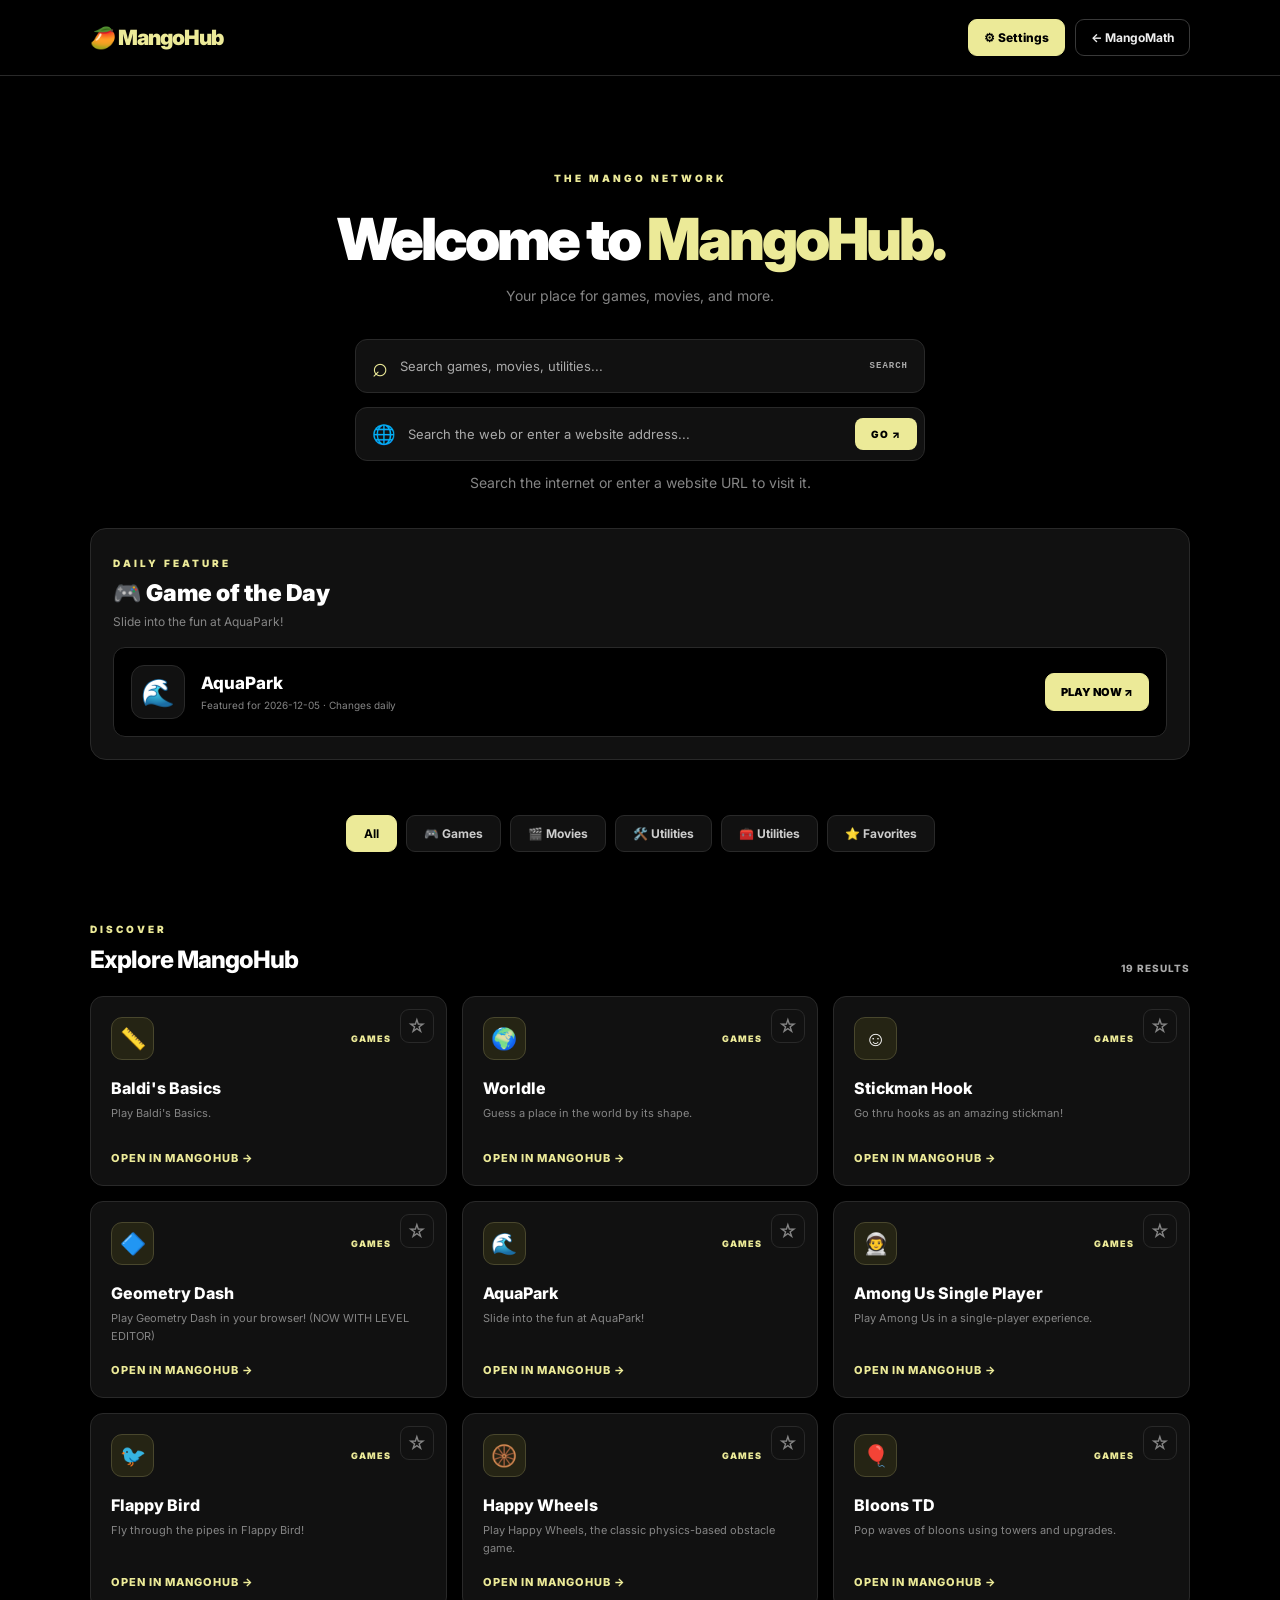
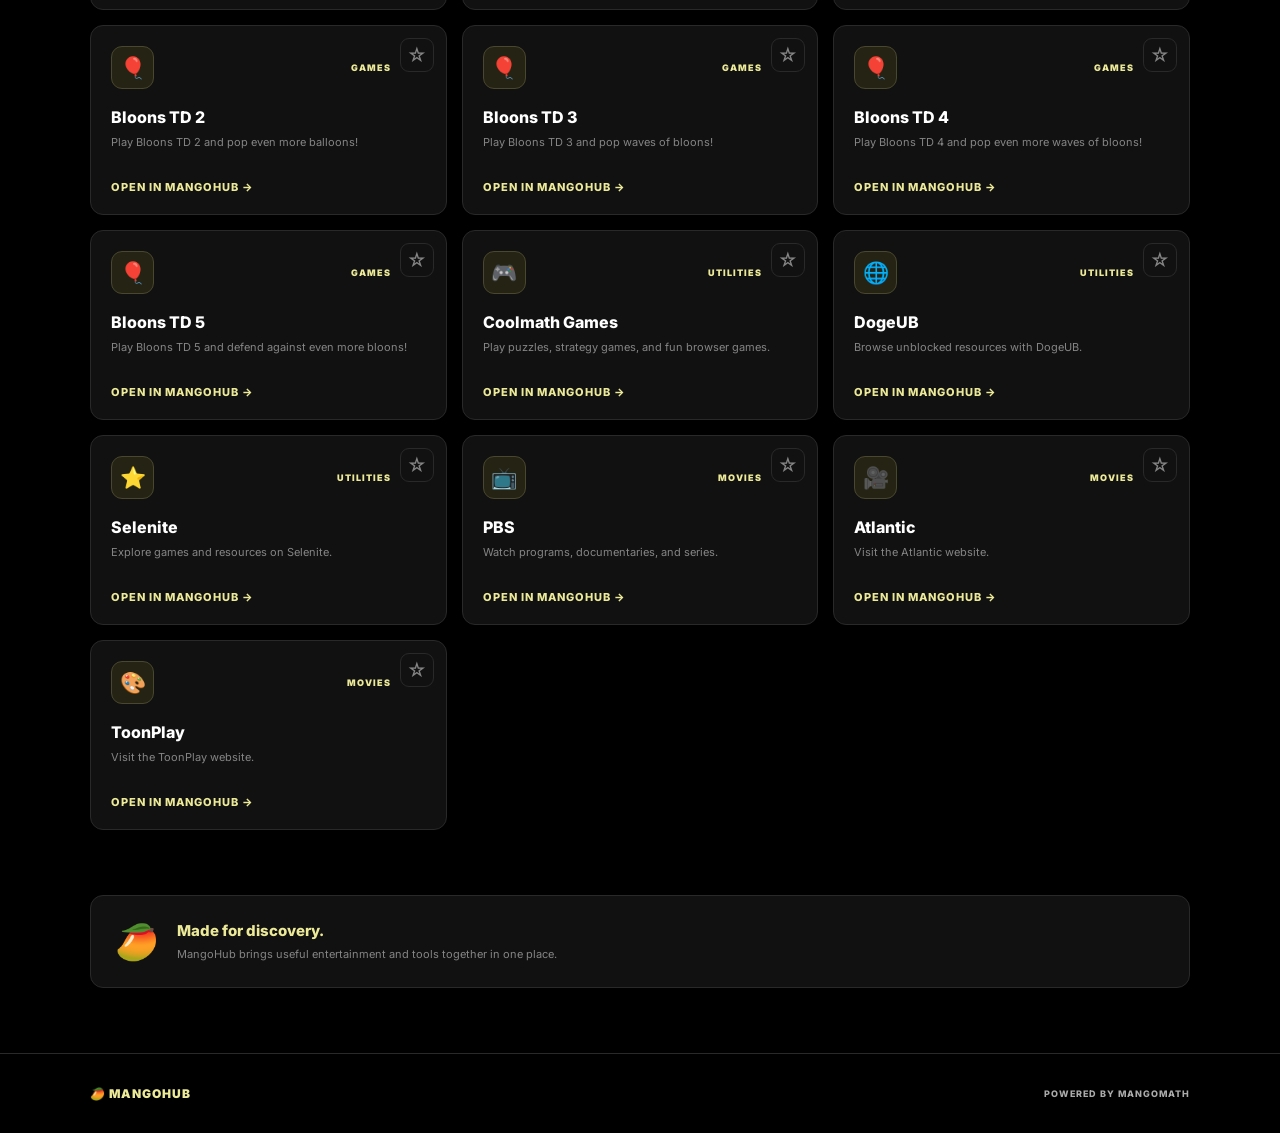
==== commit b2b8d378: "Update mangohub.html" ====
--- a/mangohub.html
+++ b/mangohub.html
@@ -1,9 +1,11 @@
+
 <!DOCTYPE html>
 <html lang="en">
 <head>
   <meta charset="UTF-8">
   <meta name="viewport" content="width=device-width, initial-scale=1.0">
   <title>MangoHub</title>
+  <link rel="icon" type="image/png" href="faviconn.png">
   <link rel="stylesheet" href="hub.css">
   <script src="hub.js" defer></script>
   <script src="hub-features.js" defer></script>
--- a/hub.css
+++ b/hub.css
@@ -1,4 +1,3 @@
-
 @import url('https://fonts.googleapis.com/css2?family=Inter:wght@400;500;600;700;800;900&display=swap');
 
 :root {
@@ -908,3 +907,303 @@
 [hidden] {
   display: none !important;
 }
+
+
+/* =========================================
+   MANGOHUB - GAME OF THE DAY
+========================================= */
+
+.game-of-day {
+  margin: -18px 0 55px;
+  padding: 22px;
+  background: var(--hub-card);
+  border: 1px solid var(--hub-border);
+  border-radius: 16px;
+}
+
+.game-of-day-copy h2 {
+  margin-top: 8px;
+  font-size: 23px;
+  font-weight: 900;
+}
+
+.game-of-day-copy p {
+  margin-top: 7px;
+  color: var(--hub-muted);
+  font-size: 12px;
+}
+
+.game-of-day-feature {
+  display: flex;
+  align-items: center;
+  gap: 16px;
+  margin-top: 18px;
+  padding: 17px;
+  background: var(--hub-bg);
+  border: 1px solid var(--hub-border);
+  border-radius: 12px;
+}
+
+.game-of-day-icon {
+  width: 54px;
+  height: 54px;
+  flex-shrink: 0;
+  display: grid;
+  place-items: center;
+  background: var(--hub-card);
+  border: 1px solid var(--hub-border);
+  border-radius: 13px;
+  font-size: 27px;
+}
+
+.game-of-day-details {
+  flex: 1;
+  min-width: 0;
+}
+
+.game-of-day-details h3 {
+  font-size: 17px;
+  font-weight: 800;
+}
+
+.game-of-day-details span {
+  display: block;
+  margin-top: 6px;
+  color: var(--hub-muted);
+  font-size: 10px;
+}
+
+#game-of-day-play,
+#preview-custom-theme,
+#save-custom-theme {
+  padding: 11px 15px;
+  color: #000;
+  background: var(--hub-accent);
+  border: 1px solid var(--hub-accent);
+  border-radius: 9px;
+  font-size: 11px;
+  font-weight: 900;
+  cursor: pointer;
+  transition: .2s ease;
+}
+
+#game-of-day-play:hover,
+#preview-custom-theme:hover,
+#save-custom-theme:hover {
+  filter: brightness(1.1);
+  transform: translateY(-2px);
+}
+
+@media (max-width: 560px) {
+  .game-of-day {
+    padding: 16px;
+  }
+
+  .game-of-day-feature {
+    align-items: flex-start;
+    flex-wrap: wrap;
+  }
+
+  .game-of-day-details {
+    padding-top: 4px;
+  }
+
+  #game-of-day-play {
+    width: 100%;
+  }
+}
+
+/* =========================================
+   MANGOHUB - CUSTOM THEME CREATOR
+========================================= */
+
+.custom-theme-builder {
+  margin-top: 55px;
+  padding: 24px;
+  background: var(--hub-card);
+  border: 1px solid var(--hub-border);
+  border-radius: 15px;
+}
+
+.custom-theme-heading {
+  margin-bottom: 10px;
+}
+
+.custom-theme-intro {
+  margin-bottom: 22px;
+  color: var(--hub-muted);
+  font-size: 12px;
+  line-height: 1.6;
+}
+
+.custom-theme-controls {
+  display: grid;
+  grid-template-columns: repeat(3, minmax(0, 1fr));
+  gap: 15px;
+}
+
+.custom-theme-name-field,
+.custom-color-field {
+  display: flex;
+  flex-direction: column;
+  gap: 9px;
+  color: #fff;
+  font-size: 11px;
+  font-weight: 800;
+}
+
+.custom-theme-name-field input {
+  width: 100%;
+  min-height: 43px;
+  padding: 0 12px;
+  color: #fff;
+  background: var(--hub-bg);
+  border: 1px solid var(--hub-border);
+  border-radius: 9px;
+  outline: none;
+}
+
+.custom-theme-name-field input:focus {
+  border-color: var(--hub-accent);
+}
+
+.custom-color-input-wrap {
+  min-height: 43px;
+  display: flex;
+  align-items: center;
+  gap: 10px;
+  padding: 5px 10px;
+  background: var(--hub-bg);
+  border: 1px solid var(--hub-border);
+  border-radius: 9px;
+}
+
+.custom-color-input-wrap input[type="color"] {
+  width: 32px;
+  height: 30px;
+  padding: 0;
+  background: transparent;
+  border: 0;
+  cursor: pointer;
+}
+
+.custom-color-input-wrap code {
+  color: var(--hub-muted);
+  font-size: 11px;
+}
+
+.custom-theme-actions {
+  display: flex;
+  flex-wrap: wrap;
+  gap: 10px;
+  margin-top: 18px;
+}
+
+#preview-custom-theme {
+  color: var(--hub-accent);
+  background: transparent;
+}
+
+.custom-theme-status {
+  min-height: 18px;
+  margin-top: 13px;
+  color: var(--hub-muted);
+  font-size: 11px;
+}
+
+.saved-custom-themes {
+  margin-top: 28px;
+}
+
+.saved-custom-themes h3 {
+  margin-bottom: 13px;
+  font-size: 15px;
+  font-weight: 800;
+}
+
+.custom-theme-list {
+  display: grid;
+  grid-template-columns: repeat(auto-fill, minmax(210px, 1fr));
+  gap: 12px;
+}
+
+.custom-theme-card {
+  min-width: 0;
+  padding: 14px;
+  background: var(--hub-bg);
+  border: 1px solid var(--hub-border);
+  border-radius: 11px;
+}
+
+.custom-theme-card.is-active {
+  border-color: var(--hub-accent);
+}
+
+.custom-theme-card-top {
+  display: flex;
+  align-items: center;
+  gap: 9px;
+}
+
+.custom-theme-swatches {
+  display: flex;
+  gap: 5px;
+}
+
+.custom-theme-swatch {
+  width: 17px;
+  height: 17px;
+  border: 1px solid #ffffff55;
+  border-radius: 5px;
+}
+
+.custom-theme-card strong {
+  overflow: hidden;
+  color: #fff;
+  font-size: 12px;
+  text-overflow: ellipsis;
+  white-space: nowrap;
+}
+
+.custom-theme-card-actions {
+  display: flex;
+  gap: 7px;
+  margin-top: 13px;
+}
+
+.custom-theme-card-actions button {
+  flex: 1;
+  padding: 8px 9px;
+  color: var(--hub-accent);
+  background: var(--hub-card);
+  border: 1px solid var(--hub-border);
+  border-radius: 7px;
+  font-size: 10px;
+  font-weight: 800;
+  cursor: pointer;
+}
+
+.custom-theme-card-actions button:hover {
+  border-color: var(--hub-accent);
+}
+
+.custom-theme-card-actions .delete-custom-theme {
+  color: #ff7777;
+}
+
+.custom-theme-empty {
+  color: var(--hub-muted);
+  font-size: 11px;
+}
+
+@media (max-width: 750px) {
+  .custom-theme-controls {
+    grid-template-columns: 1fr;
+  }
+}
+
+@media (max-width: 480px) {
+  .custom-theme-builder {
+    padding: 17px;
+  }
+}
